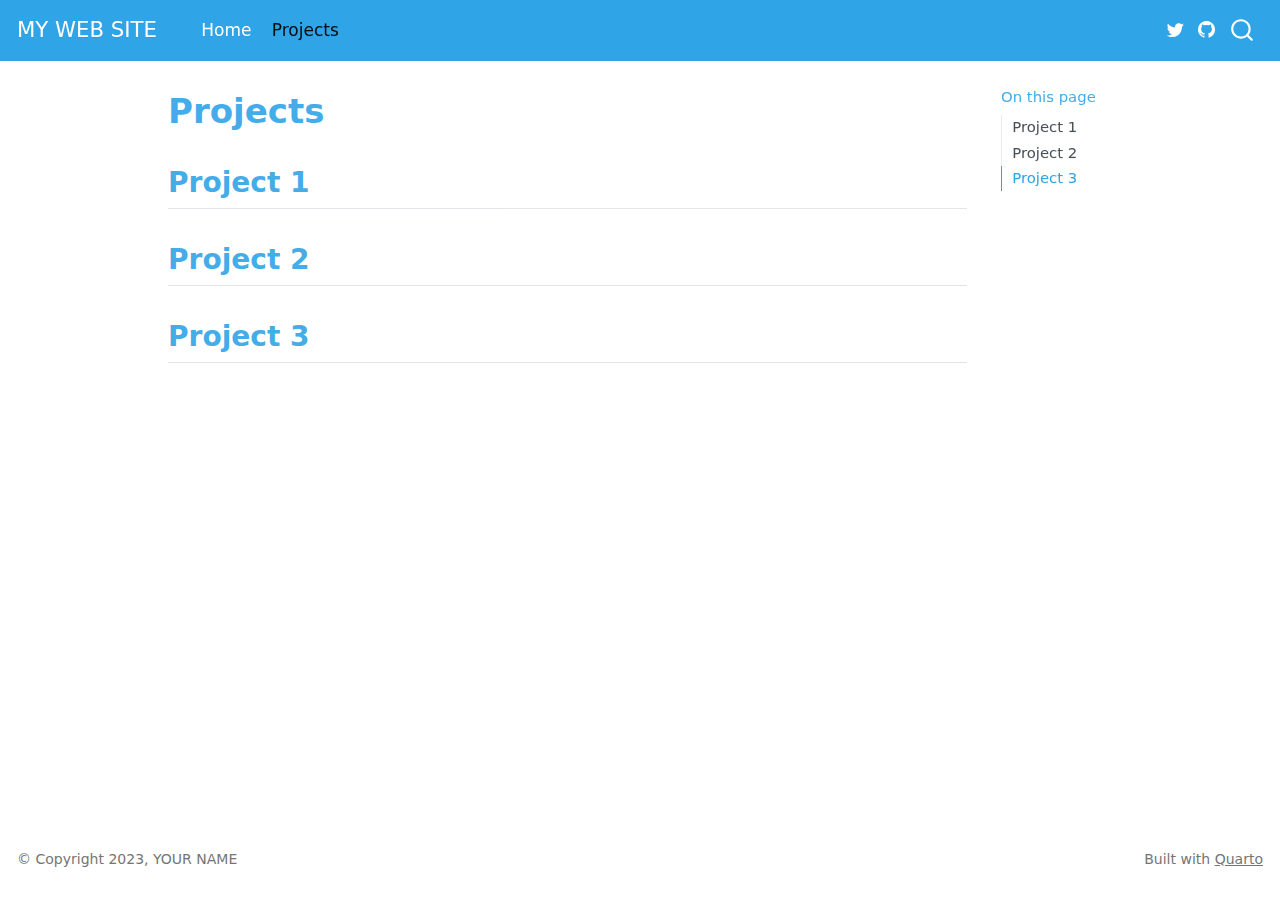
==== docs/projects.html @ 76263fc3 "Initial commit" ====
<!DOCTYPE html>
<html xmlns="http://www.w3.org/1999/xhtml" lang="en" xml:lang="en"><head>

<meta charset="utf-8">
<meta name="generator" content="quarto-1.3.361">

<meta name="viewport" content="width=device-width, initial-scale=1.0, user-scalable=yes">


<title>MY WEB SITE - Projects</title>
<style>
code{white-space: pre-wrap;}
span.smallcaps{font-variant: small-caps;}
div.columns{display: flex; gap: min(4vw, 1.5em);}
div.column{flex: auto; overflow-x: auto;}
div.hanging-indent{margin-left: 1.5em; text-indent: -1.5em;}
ul.task-list{list-style: none;}
ul.task-list li input[type="checkbox"] {
  width: 0.8em;
  margin: 0 0.8em 0.2em -1em; /* quarto-specific, see https://github.com/quarto-dev/quarto-cli/issues/4556 */ 
  vertical-align: middle;
}
</style>


<script src="site_libs/quarto-nav/quarto-nav.js"></script>
<script src="site_libs/quarto-nav/headroom.min.js"></script>
<script src="site_libs/clipboard/clipboard.min.js"></script>
<script src="site_libs/quarto-search/autocomplete.umd.js"></script>
<script src="site_libs/quarto-search/fuse.min.js"></script>
<script src="site_libs/quarto-search/quarto-search.js"></script>
<meta name="quarto:offset" content="./">
<script src="site_libs/quarto-html/quarto.js"></script>
<script src="site_libs/quarto-html/popper.min.js"></script>
<script src="site_libs/quarto-html/tippy.umd.min.js"></script>
<script src="site_libs/quarto-html/anchor.min.js"></script>
<link href="site_libs/quarto-html/tippy.css" rel="stylesheet">
<link href="site_libs/quarto-html/quarto-syntax-highlighting.css" rel="stylesheet" id="quarto-text-highlighting-styles">
<script src="site_libs/bootstrap/bootstrap.min.js"></script>
<link href="site_libs/bootstrap/bootstrap-icons.css" rel="stylesheet">
<link href="site_libs/bootstrap/bootstrap.min.css" rel="stylesheet" id="quarto-bootstrap" data-mode="light">
<script id="quarto-search-options" type="application/json">{
  "location": "navbar",
  "copy-button": false,
  "collapse-after": 3,
  "panel-placement": "end",
  "type": "overlay",
  "limit": 20,
  "language": {
    "search-no-results-text": "No results",
    "search-matching-documents-text": "matching documents",
    "search-copy-link-title": "Copy link to search",
    "search-hide-matches-text": "Hide additional matches",
    "search-more-match-text": "more match in this document",
    "search-more-matches-text": "more matches in this document",
    "search-clear-button-title": "Clear",
    "search-detached-cancel-button-title": "Cancel",
    "search-submit-button-title": "Submit",
    "search-label": "Search"
  }
}</script>


</head>

<body class="nav-fixed">

<div id="quarto-search-results"></div>
  <header id="quarto-header" class="headroom fixed-top">
    <nav class="navbar navbar-expand-lg navbar-dark ">
      <div class="navbar-container container-fluid">
      <div class="navbar-brand-container">
    <a class="navbar-brand" href="./index.html">
    <span class="navbar-title">MY WEB SITE</span>
    </a>
  </div>
            <div id="quarto-search" class="" title="Search"></div>
          <button class="navbar-toggler" type="button" data-bs-toggle="collapse" data-bs-target="#navbarCollapse" aria-controls="navbarCollapse" aria-expanded="false" aria-label="Toggle navigation" onclick="if (window.quartoToggleHeadroom) { window.quartoToggleHeadroom(); }">
  <span class="navbar-toggler-icon"></span>
</button>
          <div class="collapse navbar-collapse" id="navbarCollapse">
            <ul class="navbar-nav navbar-nav-scroll me-auto">
  <li class="nav-item">
    <a class="nav-link" href="./index.html" rel="" target="">
 <span class="menu-text">Home</span></a>
  </li>  
  <li class="nav-item">
    <a class="nav-link active" href="./projects.html" rel="" target="" aria-current="page">
 <span class="menu-text">Projects</span></a>
  </li>  
</ul>
            <div class="quarto-navbar-tools ms-auto">
    <a href="https://twitter.com/" title="" class="quarto-navigation-tool px-1" aria-label=""><i class="bi bi-twitter"></i></a>
    <a href="https://github.com/YOURUSERNAME/YOURREPO" title="" class="quarto-navigation-tool px-1" aria-label=""><i class="bi bi-github"></i></a>
</div>
          </div> <!-- /navcollapse -->
      </div> <!-- /container-fluid -->
    </nav>
</header>
<!-- content -->
<div id="quarto-content" class="quarto-container page-columns page-rows-contents page-layout-article page-navbar">
<!-- sidebar -->
<!-- margin-sidebar -->
    <div id="quarto-margin-sidebar" class="sidebar margin-sidebar">
        <nav id="TOC" role="doc-toc" class="toc-active">
    <h2 id="toc-title">On this page</h2>
   
  <ul>
  <li><a href="#project-1" id="toc-project-1" class="nav-link active" data-scroll-target="#project-1">Project 1</a></li>
  <li><a href="#project-2" id="toc-project-2" class="nav-link" data-scroll-target="#project-2">Project 2</a></li>
  <li><a href="#project-3" id="toc-project-3" class="nav-link" data-scroll-target="#project-3">Project 3</a></li>
  </ul>
</nav>
    </div>
<!-- main -->
<main class="content" id="quarto-document-content">

<header id="title-block-header" class="quarto-title-block default">
<div class="quarto-title">
<h1 class="title">Projects</h1>
</div>



<div class="quarto-title-meta">

    
  
    
  </div>
  

</header>

<section id="project-1" class="level2">
<h2 class="anchored" data-anchor-id="project-1">Project 1</h2>
</section>
<section id="project-2" class="level2">
<h2 class="anchored" data-anchor-id="project-2">Project 2</h2>
</section>
<section id="project-3" class="level2">
<h2 class="anchored" data-anchor-id="project-3">Project 3</h2>


</section>

</main> <!-- /main -->
<script id="quarto-html-after-body" type="application/javascript">
window.document.addEventListener("DOMContentLoaded", function (event) {
  const toggleBodyColorMode = (bsSheetEl) => {
    const mode = bsSheetEl.getAttribute("data-mode");
    const bodyEl = window.document.querySelector("body");
    if (mode === "dark") {
      bodyEl.classList.add("quarto-dark");
      bodyEl.classList.remove("quarto-light");
    } else {
      bodyEl.classList.add("quarto-light");
      bodyEl.classList.remove("quarto-dark");
    }
  }
  const toggleBodyColorPrimary = () => {
    const bsSheetEl = window.document.querySelector("link#quarto-bootstrap");
    if (bsSheetEl) {
      toggleBodyColorMode(bsSheetEl);
    }
  }
  toggleBodyColorPrimary();  
  const icon = "";
  const anchorJS = new window.AnchorJS();
  anchorJS.options = {
    placement: 'right',
    icon: icon
  };
  anchorJS.add('.anchored');
  const isCodeAnnotation = (el) => {
    for (const clz of el.classList) {
      if (clz.startsWith('code-annotation-')) {                     
        return true;
      }
    }
    return false;
  }
  const clipboard = new window.ClipboardJS('.code-copy-button', {
    text: function(trigger) {
      const codeEl = trigger.previousElementSibling.cloneNode(true);
      for (const childEl of codeEl.children) {
        if (isCodeAnnotation(childEl)) {
          childEl.remove();
        }
      }
      return codeEl.innerText;
    }
  });
  clipboard.on('success', function(e) {
    // button target
    const button = e.trigger;
    // don't keep focus
    button.blur();
    // flash "checked"
    button.classList.add('code-copy-button-checked');
    var currentTitle = button.getAttribute("title");
    button.setAttribute("title", "Copied!");
    let tooltip;
    if (window.bootstrap) {
      button.setAttribute("data-bs-toggle", "tooltip");
      button.setAttribute("data-bs-placement", "left");
      button.setAttribute("data-bs-title", "Copied!");
      tooltip = new bootstrap.Tooltip(button, 
        { trigger: "manual", 
          customClass: "code-copy-button-tooltip",
          offset: [0, -8]});
      tooltip.show();    
    }
    setTimeout(function() {
      if (tooltip) {
        tooltip.hide();
        button.removeAttribute("data-bs-title");
        button.removeAttribute("data-bs-toggle");
        button.removeAttribute("data-bs-placement");
      }
      button.setAttribute("title", currentTitle);
      button.classList.remove('code-copy-button-checked');
    }, 1000);
    // clear code selection
    e.clearSelection();
  });
  function tippyHover(el, contentFn) {
    const config = {
      allowHTML: true,
      content: contentFn,
      maxWidth: 500,
      delay: 100,
      arrow: false,
      appendTo: function(el) {
          return el.parentElement;
      },
      interactive: true,
      interactiveBorder: 10,
      theme: 'quarto',
      placement: 'bottom-start'
    };
    window.tippy(el, config); 
  }
  const noterefs = window.document.querySelectorAll('a[role="doc-noteref"]');
  for (var i=0; i<noterefs.length; i++) {
    const ref = noterefs[i];
    tippyHover(ref, function() {
      // use id or data attribute instead here
      let href = ref.getAttribute('data-footnote-href') || ref.getAttribute('href');
      try { href = new URL(href).hash; } catch {}
      const id = href.replace(/^#\/?/, "");
      const note = window.document.getElementById(id);
      return note.innerHTML;
    });
  }
      let selectedAnnoteEl;
      const selectorForAnnotation = ( cell, annotation) => {
        let cellAttr = 'data-code-cell="' + cell + '"';
        let lineAttr = 'data-code-annotation="' +  annotation + '"';
        const selector = 'span[' + cellAttr + '][' + lineAttr + ']';
        return selector;
      }
      const selectCodeLines = (annoteEl) => {
        const doc = window.document;
        const targetCell = annoteEl.getAttribute("data-target-cell");
        const targetAnnotation = annoteEl.getAttribute("data-target-annotation");
        const annoteSpan = window.document.querySelector(selectorForAnnotation(targetCell, targetAnnotation));
        const lines = annoteSpan.getAttribute("data-code-lines").split(",");
        const lineIds = lines.map((line) => {
          return targetCell + "-" + line;
        })
        let top = null;
        let height = null;
        let parent = null;
        if (lineIds.length > 0) {
            //compute the position of the single el (top and bottom and make a div)
            const el = window.document.getElementById(lineIds[0]);
            top = el.offsetTop;
            height = el.offsetHeight;
            parent = el.parentElement.parentElement;
          if (lineIds.length > 1) {
            const lastEl = window.document.getElementById(lineIds[lineIds.length - 1]);
            const bottom = lastEl.offsetTop + lastEl.offsetHeight;
            height = bottom - top;
          }
          if (top !== null && height !== null && parent !== null) {
            // cook up a div (if necessary) and position it 
            let div = window.document.getElementById("code-annotation-line-highlight");
            if (div === null) {
              div = window.document.createElement("div");
              div.setAttribute("id", "code-annotation-line-highlight");
              div.style.position = 'absolute';
              parent.appendChild(div);
            }
            div.style.top = top - 2 + "px";
            div.style.height = height + 4 + "px";
            let gutterDiv = window.document.getElementById("code-annotation-line-highlight-gutter");
            if (gutterDiv === null) {
              gutterDiv = window.document.createElement("div");
              gutterDiv.setAttribute("id", "code-annotation-line-highlight-gutter");
              gutterDiv.style.position = 'absolute';
              const codeCell = window.document.getElementById(targetCell);
              const gutter = codeCell.querySelector('.code-annotation-gutter');
              gutter.appendChild(gutterDiv);
            }
            gutterDiv.style.top = top - 2 + "px";
            gutterDiv.style.height = height + 4 + "px";
          }
          selectedAnnoteEl = annoteEl;
        }
      };
      const unselectCodeLines = () => {
        const elementsIds = ["code-annotation-line-highlight", "code-annotation-line-highlight-gutter"];
        elementsIds.forEach((elId) => {
          const div = window.document.getElementById(elId);
          if (div) {
            div.remove();
          }
        });
        selectedAnnoteEl = undefined;
      };
      // Attach click handler to the DT
      const annoteDls = window.document.querySelectorAll('dt[data-target-cell]');
      for (const annoteDlNode of annoteDls) {
        annoteDlNode.addEventListener('click', (event) => {
          const clickedEl = event.target;
          if (clickedEl !== selectedAnnoteEl) {
            unselectCodeLines();
            const activeEl = window.document.querySelector('dt[data-target-cell].code-annotation-active');
            if (activeEl) {
              activeEl.classList.remove('code-annotation-active');
            }
            selectCodeLines(clickedEl);
            clickedEl.classList.add('code-annotation-active');
          } else {
            // Unselect the line
            unselectCodeLines();
            clickedEl.classList.remove('code-annotation-active');
          }
        });
      }
  const findCites = (el) => {
    const parentEl = el.parentElement;
    if (parentEl) {
      const cites = parentEl.dataset.cites;
      if (cites) {
        return {
          el,
          cites: cites.split(' ')
        };
      } else {
        return findCites(el.parentElement)
      }
    } else {
      return undefined;
    }
  };
  var bibliorefs = window.document.querySelectorAll('a[role="doc-biblioref"]');
  for (var i=0; i<bibliorefs.length; i++) {
    const ref = bibliorefs[i];
    const citeInfo = findCites(ref);
    if (citeInfo) {
      tippyHover(citeInfo.el, function() {
        var popup = window.document.createElement('div');
        citeInfo.cites.forEach(function(cite) {
          var citeDiv = window.document.createElement('div');
          citeDiv.classList.add('hanging-indent');
          citeDiv.classList.add('csl-entry');
          var biblioDiv = window.document.getElementById('ref-' + cite);
          if (biblioDiv) {
            citeDiv.innerHTML = biblioDiv.innerHTML;
          }
          popup.appendChild(citeDiv);
        });
        return popup.innerHTML;
      });
    }
  }
});
</script>
</div> <!-- /content -->
<footer class="footer">
  <div class="nav-footer">
    <div class="nav-footer-left">© Copyright 2023, YOUR NAME</div>   
    <div class="nav-footer-center">
      &nbsp;
    </div>
    <div class="nav-footer-right">Built with <a href="https://quarto.org/">Quarto</a></div>
  </div>
</footer>



</body></html>
---- docs/site_libs/quarto-html/tippy.css ----
.tippy-box[data-animation=fade][data-state=hidden]{opacity:0}[data-tippy-root]{max-width:calc(100vw - 10px)}.tippy-box{position:relative;background-color:#333;color:#fff;border-radius:4px;font-size:14px;line-height:1.4;white-space:normal;outline:0;transition-property:transform,visibility,opacity}.tippy-box[data-placement^=top]>.tippy-arrow{bottom:0}.tippy-box[data-placement^=top]>.tippy-arrow:before{bottom:-7px;left:0;border-width:8px 8px 0;border-top-color:initial;transform-origin:center top}.tippy-box[data-placement^=bottom]>.tippy-arrow{top:0}.tippy-box[data-placement^=bottom]>.tippy-arrow:before{top:-7px;left:0;border-width:0 8px 8px;border-bottom-color:initial;transform-origin:center bottom}.tippy-box[data-placement^=left]>.tippy-arrow{right:0}.tippy-box[data-placement^=left]>.tippy-arrow:before{border-width:8px 0 8px 8px;border-left-color:initial;right:-7px;transform-origin:center left}.tippy-box[data-placement^=right]>.tippy-arrow{left:0}.tippy-box[data-placement^=right]>.tippy-arrow:before{left:-7px;border-width:8px 8px 8px 0;border-right-color:initial;transform-origin:center right}.tippy-box[data-inertia][data-state=visible]{transition-timing-function:cubic-bezier(.54,1.5,.38,1.11)}.tippy-arrow{width:16px;height:16px;color:#333}.tippy-arrow:before{content:"";position:absolute;border-color:transparent;border-style:solid}.tippy-content{position:relative;padding:5px 9px;z-index:1}
---- docs/site_libs/quarto-html/quarto-syntax-highlighting.css ----
/* quarto syntax highlight colors */
:root {
  --quarto-hl-ot-color: #003B4F;
  --quarto-hl-at-color: #657422;
  --quarto-hl-ss-color: #20794D;
  --quarto-hl-an-color: #5E5E5E;
  --quarto-hl-fu-color: #4758AB;
  --quarto-hl-st-color: #20794D;
  --quarto-hl-cf-color: #003B4F;
  --quarto-hl-op-color: #5E5E5E;
  --quarto-hl-er-color: #AD0000;
  --quarto-hl-bn-color: #AD0000;
  --quarto-hl-al-color: #AD0000;
  --quarto-hl-va-color: #111111;
  --quarto-hl-bu-color: inherit;
  --quarto-hl-ex-color: inherit;
  --quarto-hl-pp-color: #AD0000;
  --quarto-hl-in-color: #5E5E5E;
  --quarto-hl-vs-color: #20794D;
  --quarto-hl-wa-color: #5E5E5E;
  --quarto-hl-do-color: #5E5E5E;
  --quarto-hl-im-color: #00769E;
  --quarto-hl-ch-color: #20794D;
  --quarto-hl-dt-color: #AD0000;
  --quarto-hl-fl-color: #AD0000;
  --quarto-hl-co-color: #5E5E5E;
  --quarto-hl-cv-color: #5E5E5E;
  --quarto-hl-cn-color: #8f5902;
  --quarto-hl-sc-color: #5E5E5E;
  --quarto-hl-dv-color: #AD0000;
  --quarto-hl-kw-color: #003B4F;
}

/* other quarto variables */
:root {
  --quarto-font-monospace: SFMono-Regular, Menlo, Monaco, Consolas, "Liberation Mono", "Courier New", monospace;
}

pre > code.sourceCode > span {
  color: #003B4F;
}

code span {
  color: #003B4F;
}

code.sourceCode > span {
  color: #003B4F;
}

div.sourceCode,
div.sourceCode pre.sourceCode {
  color: #003B4F;
}

code span.ot {
  color: #003B4F;
  font-style: inherit;
}

code span.at {
  color: #657422;
  font-style: inherit;
}

code span.ss {
  color: #20794D;
  font-style: inherit;
}

code span.an {
  color: #5E5E5E;
  font-style: inherit;
}

code span.fu {
  color: #4758AB;
  font-style: inherit;
}

code span.st {
  color: #20794D;
  font-style: inherit;
}

code span.cf {
  color: #003B4F;
  font-style: inherit;
}

code span.op {
  color: #5E5E5E;
  font-style: inherit;
}

code span.er {
  color: #AD0000;
  font-style: inherit;
}

code span.bn {
  color: #AD0000;
  font-style: inherit;
}

code span.al {
  color: #AD0000;
  font-style: inherit;
}

code span.va {
  color: #111111;
  font-style: inherit;
}

code span.bu {
  font-style: inherit;
}

code span.ex {
  font-style: inherit;
}

code span.pp {
  color: #AD0000;
  font-style: inherit;
}

code span.in {
  color: #5E5E5E;
  font-style: inherit;
}

code span.vs {
  color: #20794D;
  font-style: inherit;
}

code span.wa {
  color: #5E5E5E;
  font-style: italic;
}

code span.do {
  color: #5E5E5E;
  font-style: italic;
}

code span.im {
  color: #00769E;
  font-style: inherit;
}

code span.ch {
  color: #20794D;
  font-style: inherit;
}

code span.dt {
  color: #AD0000;
  font-style: inherit;
}

code span.fl {
  color: #AD0000;
  font-style: inherit;
}

code span.co {
  color: #5E5E5E;
  font-style: inherit;
}

code span.cv {
  color: #5E5E5E;
  font-style: italic;
}

code span.cn {
  color: #8f5902;
  font-style: inherit;
}

code span.sc {
  color: #5E5E5E;
  font-style: inherit;
}

code span.dv {
  color: #AD0000;
  font-style: inherit;
}

code span.kw {
  color: #003B4F;
  font-style: inherit;
}

.prevent-inlining {
  content: "</";
}

/*# sourceMappingURL=debc5d5d77c3f9108843748ff7464032.css.map */
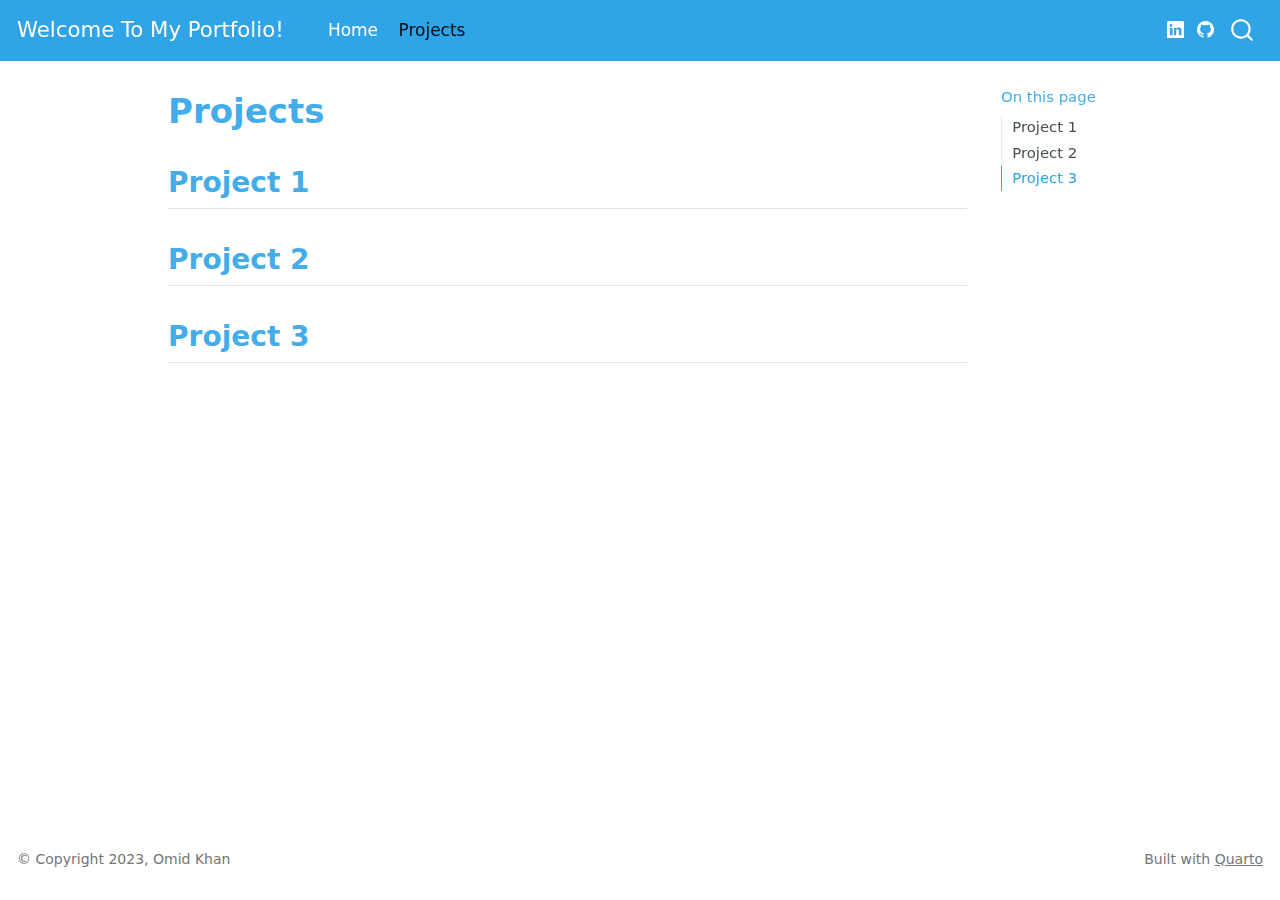
==== commit f25efa1d: "First commit" ====
--- a/docs/projects.html
+++ b/docs/projects.html
@@ -2,12 +2,12 @@
 <html xmlns="http://www.w3.org/1999/xhtml" lang="en" xml:lang="en"><head>
 
 <meta charset="utf-8">
-<meta name="generator" content="quarto-1.3.361">
+<meta name="generator" content="quarto-1.3.450">
 
 <meta name="viewport" content="width=device-width, initial-scale=1.0, user-scalable=yes">
 
 
-<title>MY WEB SITE - Projects</title>
+<title>Welcome To My Portfolio! - Projects</title>
 <style>
 code{white-space: pre-wrap;}
 span.smallcaps{font-variant: small-caps;}
@@ -71,7 +71,7 @@
       <div class="navbar-container container-fluid">
       <div class="navbar-brand-container">
     <a class="navbar-brand" href="./index.html">
-    <span class="navbar-title">MY WEB SITE</span>
+    <span class="navbar-title">Welcome To My Portfolio!</span>
     </a>
   </div>
             <div id="quarto-search" class="" title="Search"></div>
@@ -90,8 +90,8 @@
   </li>  
 </ul>
             <div class="quarto-navbar-tools ms-auto">
-    <a href="https://twitter.com/" title="" class="quarto-navigation-tool px-1" aria-label=""><i class="bi bi-twitter"></i></a>
-    <a href="https://github.com/YOURUSERNAME/YOURREPO" title="" class="quarto-navigation-tool px-1" aria-label=""><i class="bi bi-github"></i></a>
+    <a href="https://www.linkedin.com/in/omid-khan" rel="" title="" class="quarto-navigation-tool px-1" aria-label=""><i class="bi bi-linkedin"></i></a>
+    <a href="https://github.com/omidk414" rel="" title="" class="quarto-navigation-tool px-1" aria-label=""><i class="bi bi-github"></i></a>
 </div>
           </div> <!-- /navcollapse -->
       </div> <!-- /container-fluid -->
@@ -381,7 +381,7 @@
 </div> <!-- /content -->
 <footer class="footer">
   <div class="nav-footer">
-    <div class="nav-footer-left">© Copyright 2023, YOUR NAME</div>   
+    <div class="nav-footer-left">© Copyright 2023, Omid Khan</div>   
     <div class="nav-footer-center">
       &nbsp;
     </div>
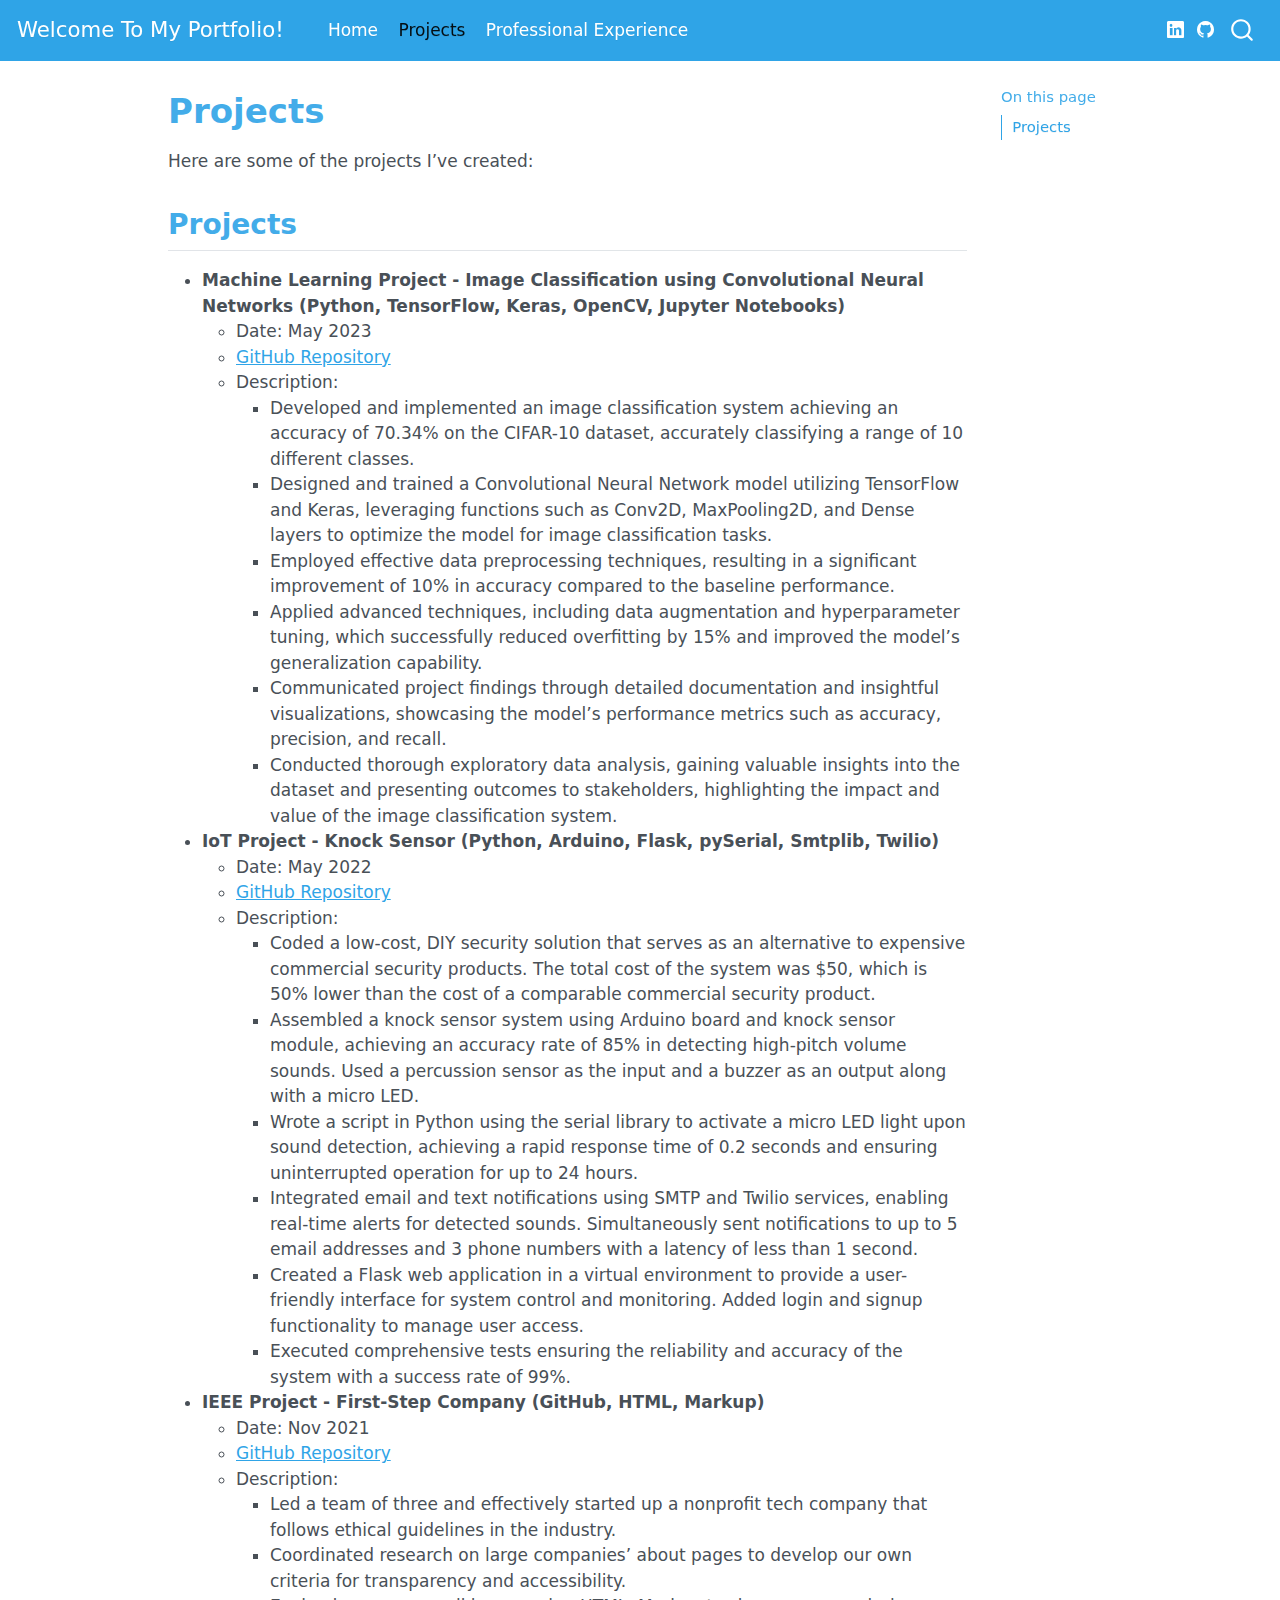
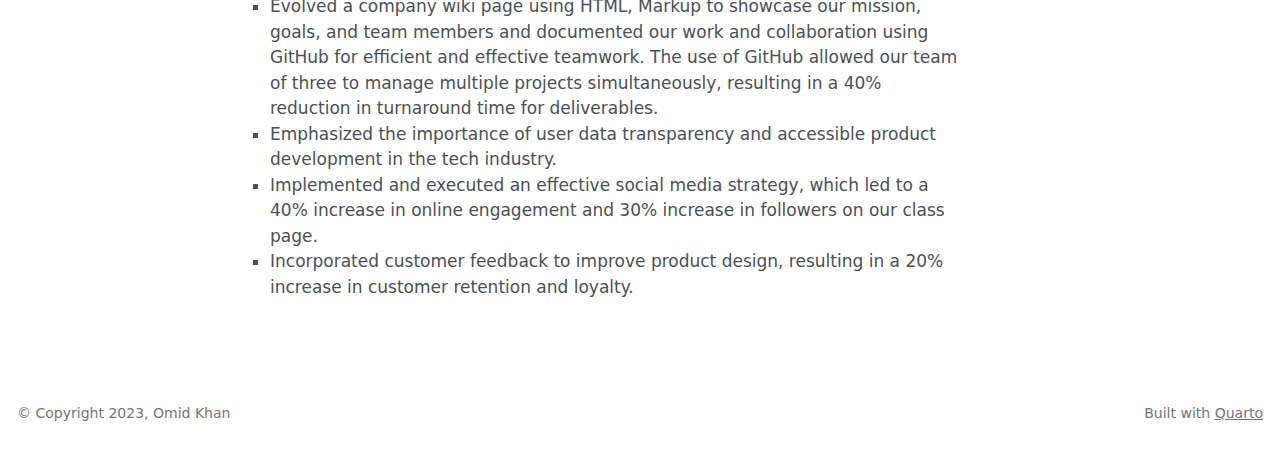
==== commit 6da0c49e: "added work experience page" ====
--- a/docs/projects.html
+++ b/docs/projects.html
@@ -88,6 +88,10 @@
     <a class="nav-link active" href="./projects.html" rel="" target="" aria-current="page">
  <span class="menu-text">Projects</span></a>
   </li>  
+  <li class="nav-item">
+    <a class="nav-link" href="./work_experience.html" rel="" target="">
+ <span class="menu-text">Professional Experience</span></a>
+  </li>  
 </ul>
             <div class="quarto-navbar-tools ms-auto">
     <a href="https://www.linkedin.com/in/omid-khan" rel="" title="" class="quarto-navigation-tool px-1" aria-label=""><i class="bi bi-linkedin"></i></a>
@@ -106,9 +110,7 @@
     <h2 id="toc-title">On this page</h2>
    
   <ul>
-  <li><a href="#project-1" id="toc-project-1" class="nav-link active" data-scroll-target="#project-1">Project 1</a></li>
-  <li><a href="#project-2" id="toc-project-2" class="nav-link" data-scroll-target="#project-2">Project 2</a></li>
-  <li><a href="#project-3" id="toc-project-3" class="nav-link" data-scroll-target="#project-3">Project 3</a></li>
+  <li><a href="#projects" id="toc-projects" class="nav-link active" data-scroll-target="#projects">Projects</a></li>
   </ul>
 </nav>
     </div>
@@ -132,14 +134,53 @@
 
 </header>
 
-<section id="project-1" class="level2">
-<h2 class="anchored" data-anchor-id="project-1">Project 1</h2>
-</section>
-<section id="project-2" class="level2">
-<h2 class="anchored" data-anchor-id="project-2">Project 2</h2>
-</section>
-<section id="project-3" class="level2">
-<h2 class="anchored" data-anchor-id="project-3">Project 3</h2>
+<p>Here are some of the projects I’ve created:</p>
+<section id="projects" class="level2">
+<h2 class="anchored" data-anchor-id="projects">Projects</h2>
+<ul>
+<li><strong>Machine Learning Project - Image Classification using Convolutional Neural Networks (Python, TensorFlow, Keras, OpenCV, Jupyter Notebooks)</strong>
+<ul>
+<li>Date: May 2023</li>
+<li><a href="https://github.com/omidk414/Image_Classification" target="_blank">GitHub Repository</a></li>
+<li>Description:
+<ul>
+<li>Developed and implemented an image classification system achieving an accuracy of 70.34% on the CIFAR-10 dataset, accurately classifying a range of 10 different classes.</li>
+<li>Designed and trained a Convolutional Neural Network model utilizing TensorFlow and Keras, leveraging functions such as Conv2D, MaxPooling2D, and Dense layers to optimize the model for image classification tasks.</li>
+<li>Employed effective data preprocessing techniques, resulting in a significant improvement of 10% in accuracy compared to the baseline performance.</li>
+<li>Applied advanced techniques, including data augmentation and hyperparameter tuning, which successfully reduced overfitting by 15% and improved the model’s generalization capability.</li>
+<li>Communicated project findings through detailed documentation and insightful visualizations, showcasing the model’s performance metrics such as accuracy, precision, and recall.</li>
+<li>Conducted thorough exploratory data analysis, gaining valuable insights into the dataset and presenting outcomes to stakeholders, highlighting the impact and value of the image classification system.</li>
+</ul></li>
+</ul></li>
+<li><strong>IoT Project - Knock Sensor (Python, Arduino, Flask, pySerial, Smtplib, Twilio)</strong>
+<ul>
+<li>Date: May 2022</li>
+<li><a href="https://github.com/omidk414/IoT-Knock-Detection-System" target="_blank">GitHub Repository</a></li>
+<li>Description:
+<ul>
+<li>Coded a low-cost, DIY security solution that serves as an alternative to expensive commercial security products. The total cost of the system was $50, which is 50% lower than the cost of a comparable commercial security product.</li>
+<li>Assembled a knock sensor system using Arduino board and knock sensor module, achieving an accuracy rate of 85% in detecting high-pitch volume sounds. Used a percussion sensor as the input and a buzzer as an output along with a micro LED.</li>
+<li>Wrote a script in Python using the serial library to activate a micro LED light upon sound detection, achieving a rapid response time of 0.2 seconds and ensuring uninterrupted operation for up to 24 hours.</li>
+<li>Integrated email and text notifications using SMTP and Twilio services, enabling real-time alerts for detected sounds. Simultaneously sent notifications to up to 5 email addresses and 3 phone numbers with a latency of less than 1 second.</li>
+<li>Created a Flask web application in a virtual environment to provide a user-friendly interface for system control and monitoring. Added login and signup functionality to manage user access.</li>
+<li>Executed comprehensive tests ensuring the reliability and accuracy of the system with a success rate of 99%.</li>
+</ul></li>
+</ul></li>
+<li><strong>IEEE Project - First-Step Company (GitHub, HTML, Markup)</strong>
+<ul>
+<li>Date: Nov 2021</li>
+<li><a href="https://github.com/omidk414/First-Step/wiki" target="_blank">GitHub Repository</a></li>
+<li>Description:
+<ul>
+<li>Led a team of three and effectively started up a nonprofit tech company that follows ethical guidelines in the industry.</li>
+<li>Coordinated research on large companies’ about pages to develop our own criteria for transparency and accessibility.</li>
+<li>Evolved a company wiki page using HTML, Markup to showcase our mission, goals, and team members and documented our work and collaboration using GitHub for efficient and effective teamwork. The use of GitHub allowed our team of three to manage multiple projects simultaneously, resulting in a 40% reduction in turnaround time for deliverables.</li>
+<li>Emphasized the importance of user data transparency and accessible product development in the tech industry.</li>
+<li>Implemented and executed an effective social media strategy, which led to a 40% increase in online engagement and 30% increase in followers on our class page.</li>
+<li>Incorporated customer feedback to improve product design, resulting in a 20% increase in customer retention and loyalty.</li>
+</ul></li>
+</ul></li>
+</ul>
 
 
 </section>
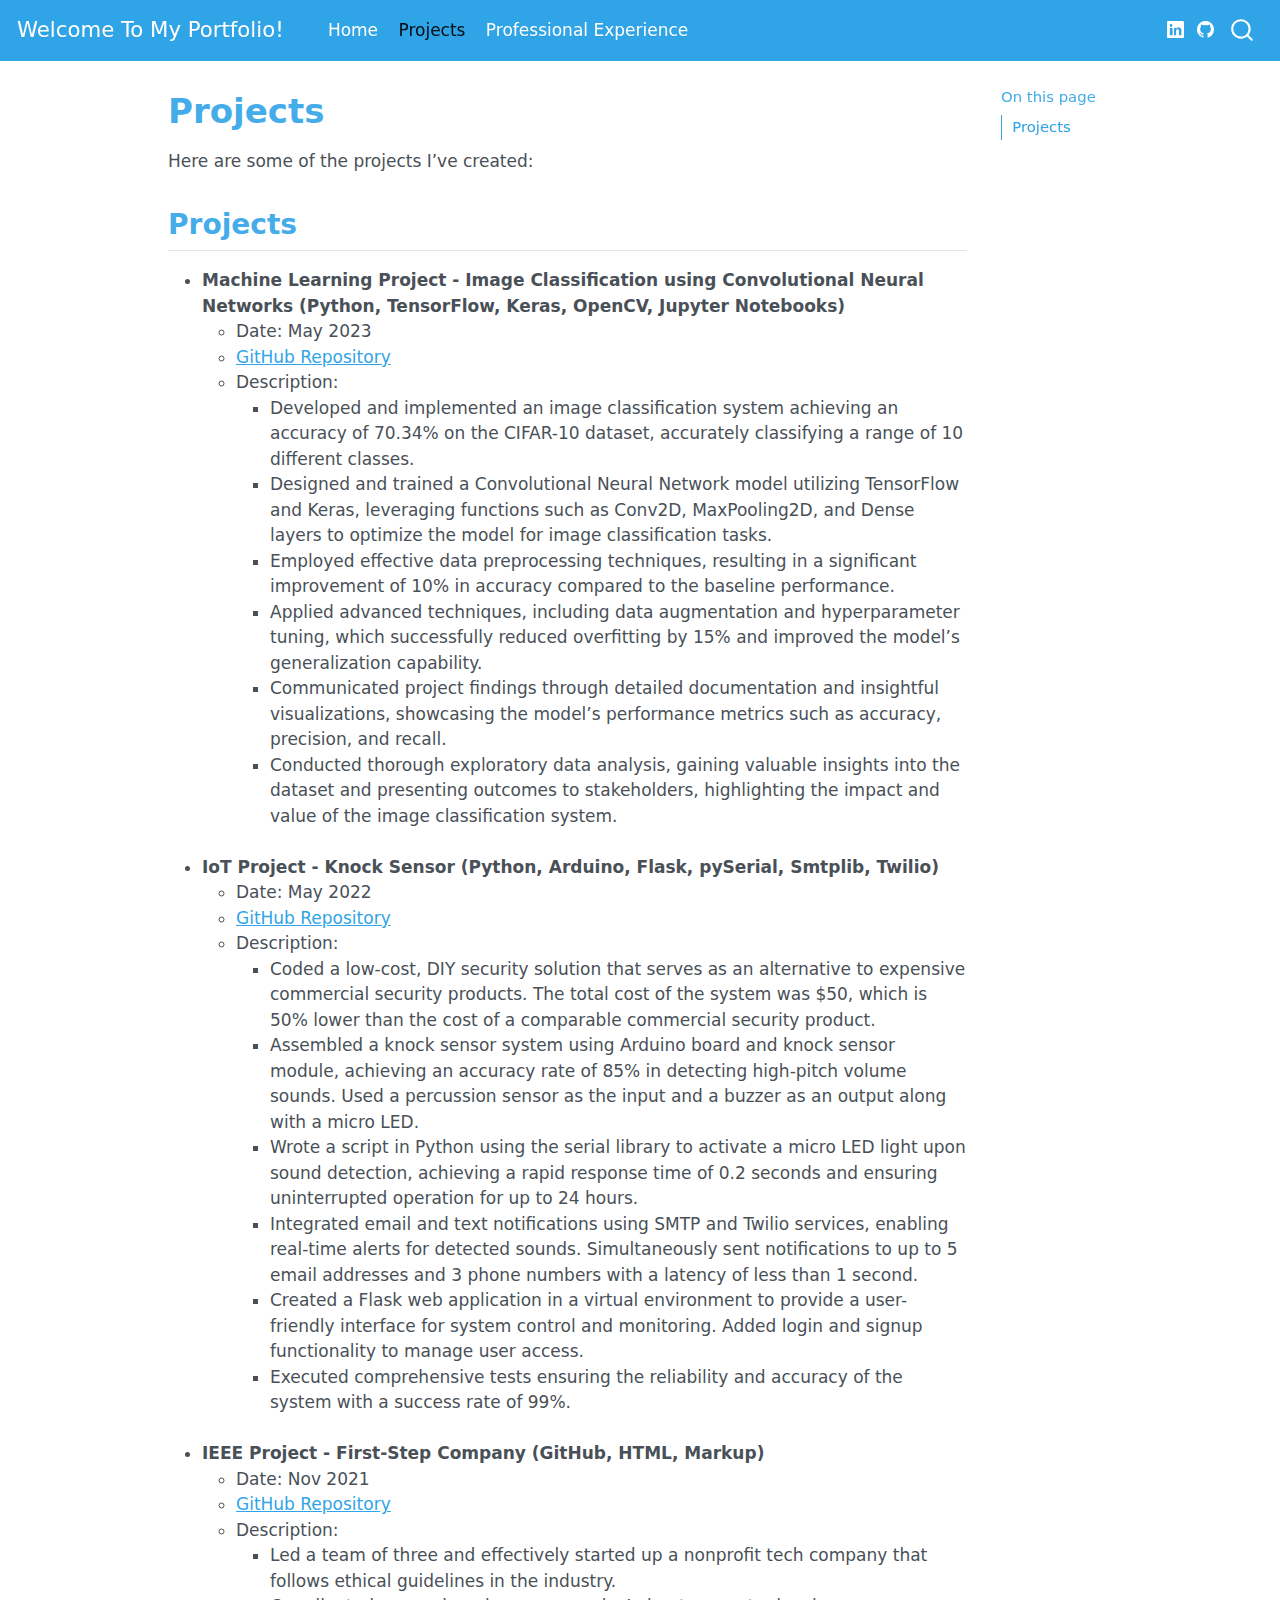
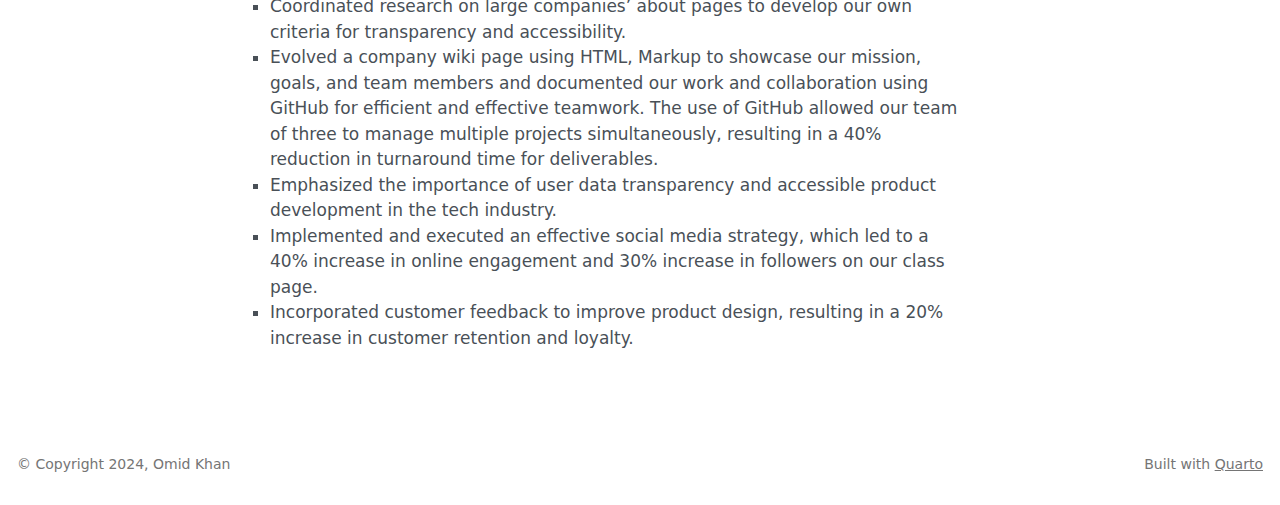
==== commit ce929053: "Updated Pages" ====
--- a/docs/projects.html
+++ b/docs/projects.html
@@ -149,7 +149,7 @@
 <li>Employed effective data preprocessing techniques, resulting in a significant improvement of 10% in accuracy compared to the baseline performance.</li>
 <li>Applied advanced techniques, including data augmentation and hyperparameter tuning, which successfully reduced overfitting by 15% and improved the model’s generalization capability.</li>
 <li>Communicated project findings through detailed documentation and insightful visualizations, showcasing the model’s performance metrics such as accuracy, precision, and recall.</li>
-<li>Conducted thorough exploratory data analysis, gaining valuable insights into the dataset and presenting outcomes to stakeholders, highlighting the impact and value of the image classification system.</li>
+<li>Conducted thorough exploratory data analysis, gaining valuable insights into the dataset and presenting outcomes to stakeholders, highlighting the impact and value of the image classification system. <br> <br></li>
 </ul></li>
 </ul></li>
 <li><strong>IoT Project - Knock Sensor (Python, Arduino, Flask, pySerial, Smtplib, Twilio)</strong>
@@ -163,7 +163,7 @@
 <li>Wrote a script in Python using the serial library to activate a micro LED light upon sound detection, achieving a rapid response time of 0.2 seconds and ensuring uninterrupted operation for up to 24 hours.</li>
 <li>Integrated email and text notifications using SMTP and Twilio services, enabling real-time alerts for detected sounds. Simultaneously sent notifications to up to 5 email addresses and 3 phone numbers with a latency of less than 1 second.</li>
 <li>Created a Flask web application in a virtual environment to provide a user-friendly interface for system control and monitoring. Added login and signup functionality to manage user access.</li>
-<li>Executed comprehensive tests ensuring the reliability and accuracy of the system with a success rate of 99%.</li>
+<li>Executed comprehensive tests ensuring the reliability and accuracy of the system with a success rate of 99%. <br> <br></li>
 </ul></li>
 </ul></li>
 <li><strong>IEEE Project - First-Step Company (GitHub, HTML, Markup)</strong>
@@ -422,7 +422,7 @@
 </div> <!-- /content -->
 <footer class="footer">
   <div class="nav-footer">
-    <div class="nav-footer-left">© Copyright 2023, Omid Khan</div>   
+    <div class="nav-footer-left">© Copyright 2024, Omid Khan</div>   
     <div class="nav-footer-center">
       &nbsp;
     </div>
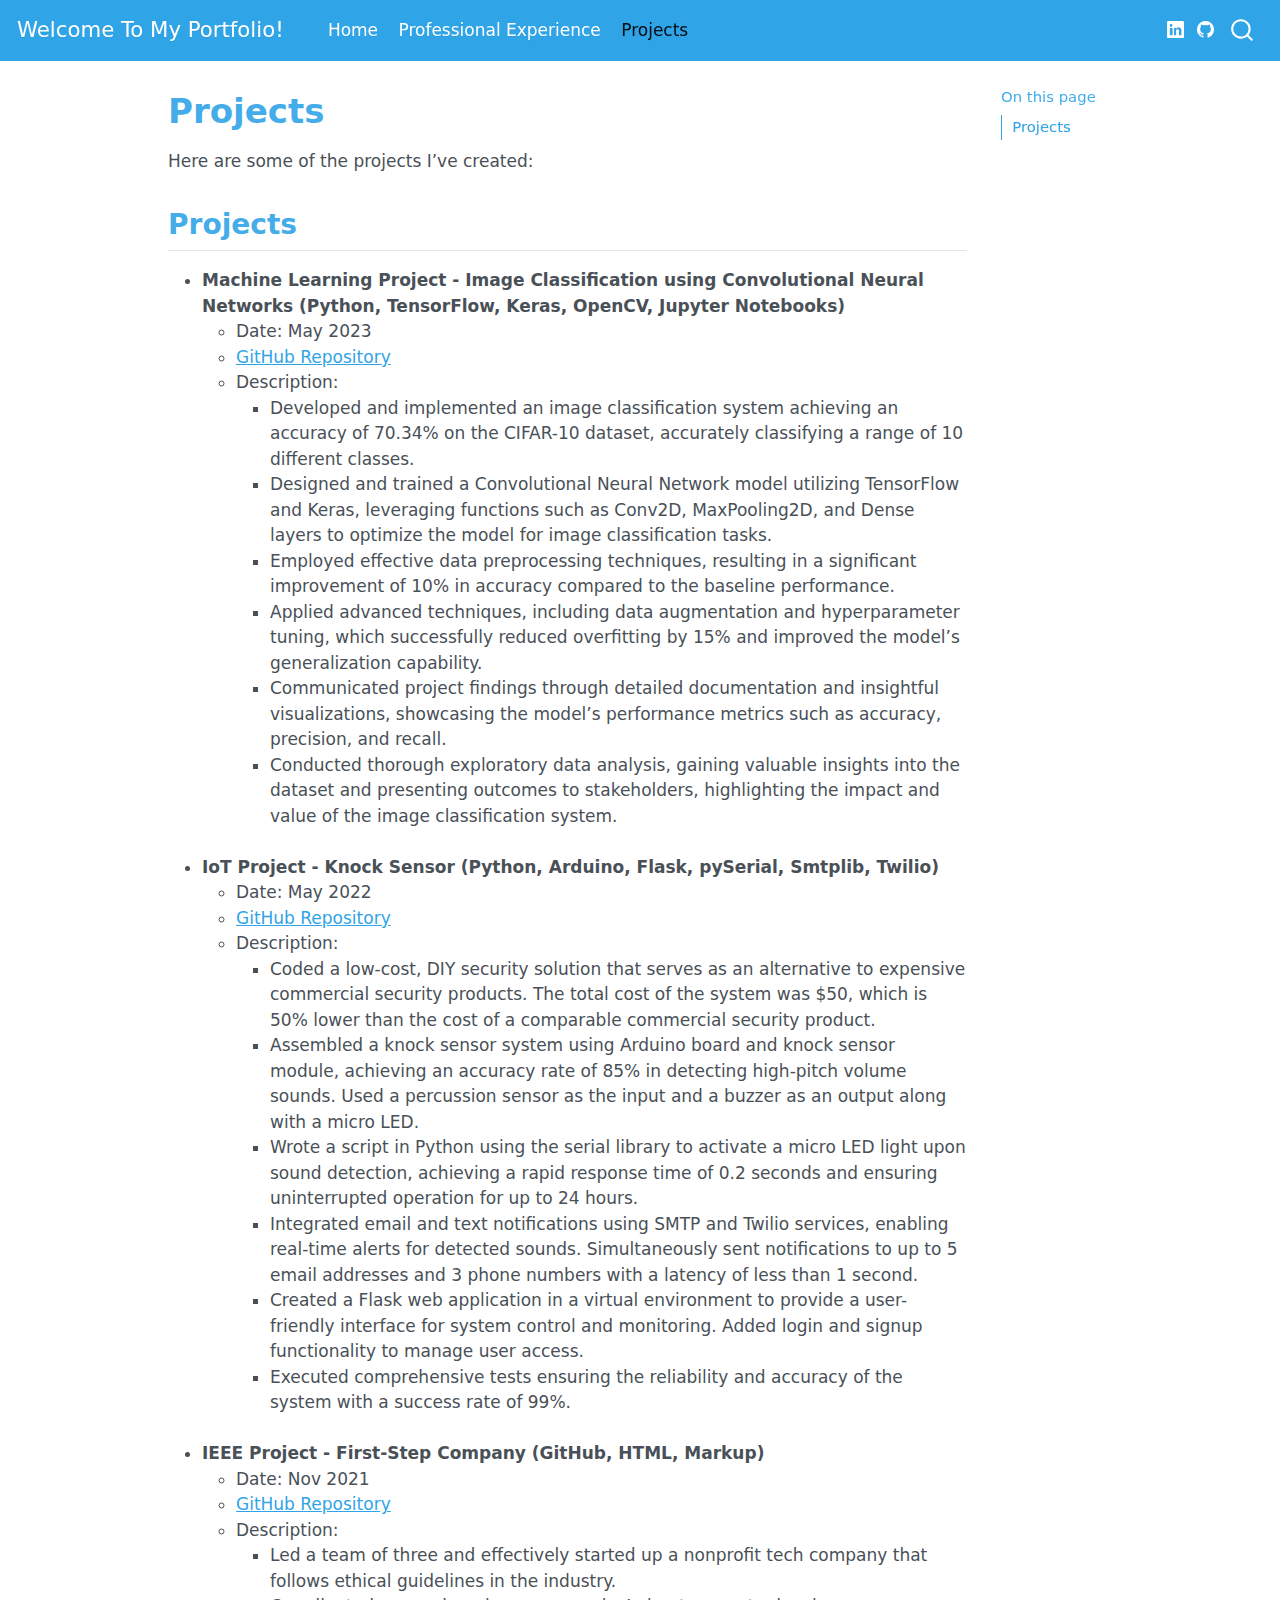
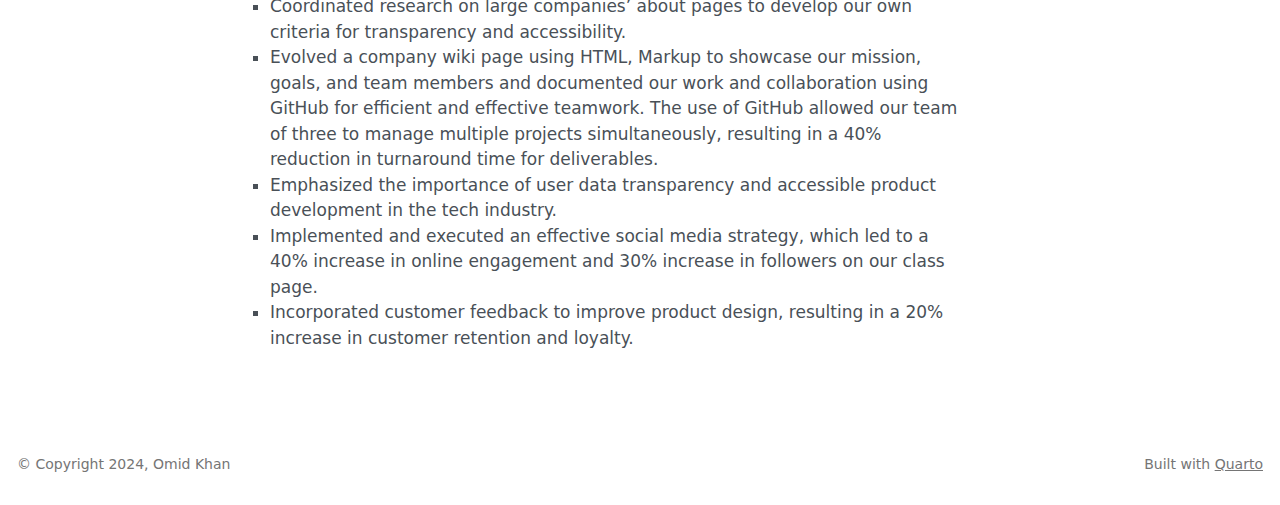
==== commit 97368cf5: "Rearranged tabs" ====
--- a/docs/projects.html
+++ b/docs/projects.html
@@ -85,12 +85,12 @@
  <span class="menu-text">Home</span></a>
   </li>  
   <li class="nav-item">
+    <a class="nav-link" href="./work_experience.html" rel="" target="">
+ <span class="menu-text">Professional Experience</span></a>
+  </li>  
+  <li class="nav-item">
     <a class="nav-link active" href="./projects.html" rel="" target="" aria-current="page">
  <span class="menu-text">Projects</span></a>
-  </li>  
-  <li class="nav-item">
-    <a class="nav-link" href="./work_experience.html" rel="" target="">
- <span class="menu-text">Professional Experience</span></a>
   </li>  
 </ul>
             <div class="quarto-navbar-tools ms-auto">
